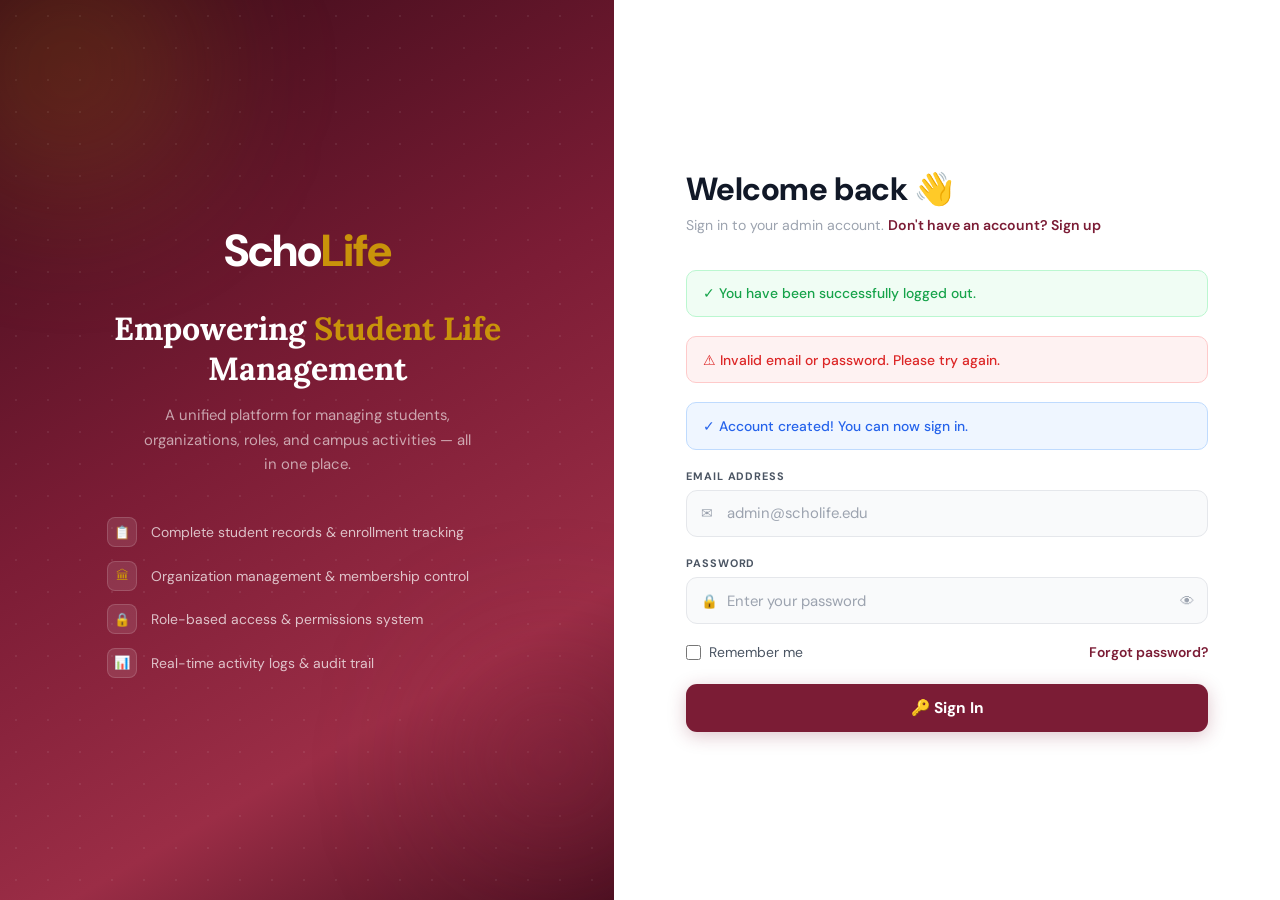
==== src/main/resources/templates/auth/login.html @ 3f9278ad "Brief description of what you changed" ====
<!DOCTYPE html>
<html lang="en" xmlns:th="http://www.thymeleaf.org">
<head>
    <meta charset="UTF-8">
    <meta name="viewport" content="width=device-width, initial-scale=1.0">
    <title>SchoLife — Sign In</title>
    <link rel="preconnect" href="https://fonts.googleapis.com">
    <link href="https://fonts.googleapis.com/css2?family=DM+Sans:opsz,wght@9..40,300;9..40,400;9..40,500;9..40,600;9..40,700;9..40,800&family=Lora:wght@600;700&display=swap" rel="stylesheet">
    <style>
        :root {
            --crimson: #7B1C35; --crimson-dark: #5C1427; --crimson-light: #9B2D46;
            --gold: #C9930A; --gold-light: #fef3d0;
            --bg: #F0F2F1; --white: #fff;
            --text-dark: #111827; --text-mid: #4B5563; --text-light: #9CA3AF;
            --border: #E5E7EB; --green: #16a34a; --red: #dc2626;
        }
        *, *::before, *::after { box-sizing: border-box; margin: 0; padding: 0; }
        html, body { height: 100%; font-family: 'DM Sans', sans-serif; -webkit-font-smoothing: antialiased; }
        body { display: flex; }

        /* ── LEFT PANEL ── */
        .left {
            width: 48%;
            background: linear-gradient(150deg, #3a0b18 0%, #7B1C35 45%, #9B2D46 75%, #4a0f20 100%);
            display: flex; flex-direction: column;
            align-items: center; justify-content: center;
            padding: 3.5rem 3rem;
            position: relative; overflow: hidden;
        }
        .left::before {
            content: ''; position: absolute; inset: 0;
            background-image: radial-gradient(circle, rgba(255,255,255,0.07) 1px, transparent 1px);
            background-size: 32px 32px; pointer-events: none;
        }
        .orb { position: absolute; border-radius: 50%; filter: blur(70px); pointer-events: none; }
        .orb-1 { width: 260px; height: 260px; background: rgba(201,147,10,0.18); top: -60px; left: -60px; }
        .orb-2 { width: 200px; height: 200px; background: rgba(155,45,70,0.3); bottom: 40px; right: -40px; }
        .left-content { position: relative; z-index: 1; width: 100%; max-width: 400px; text-align: center; }
        .brand { font-size: 2.8rem; font-weight: 800; color: white; letter-spacing: -1px; margin-bottom: 1.8rem; }
        .brand span { color: var(--gold); }
        .headline { font-family: 'Lora', serif; font-size: 2rem; font-weight: 700; color: white; line-height: 1.25; margin-bottom: 0.9rem; }
        .headline em { color: var(--gold); font-style: normal; }
        .tagline { color: rgba(255,255,255,0.6); font-size: 0.93rem; line-height: 1.65; margin-bottom: 2.5rem; max-width: 340px; margin-left: auto; margin-right: auto; }
        .features { display: flex; flex-direction: column; gap: 0.85rem; text-align: left; }
        .feature-item { display: flex; align-items: center; gap: 0.85rem; color: rgba(255,255,255,0.72); font-size: 0.87rem; }
        .feat-icon {
            width: 30px; height: 30px;
            background: rgba(255,255,255,0.1); border: 1px solid rgba(255,255,255,0.15);
            border-radius: 8px; display: flex; align-items: center; justify-content: center;
            font-size: 0.82rem; flex-shrink: 0; color: var(--gold);
        }

        /* ── RIGHT PANEL ── */
        .right { flex: 1; background: white; display: flex; flex-direction: column; justify-content: center; padding: 3rem 4.5rem; overflow-y: auto; }
        .form-header { margin-bottom: 2.2rem; }
        .form-header h1 { font-size: 2rem; font-weight: 800; color: var(--text-dark); letter-spacing: -0.4px; margin-bottom: 0.4rem; }
        .form-header p { font-size: 0.88rem; color: var(--text-light); }
        .form-header a { color: var(--crimson); font-weight: 600; text-decoration: none; }
        .form-header a:hover { text-decoration: underline; }

        /* ── ALERTS ── */
        .alert-error {
            background: #fef2f2; border: 1.5px solid #fecaca;
            border-radius: 10px; padding: 0.85rem 1rem;
            margin-bottom: 1.2rem; color: #dc2626;
            font-size: 0.87rem; font-weight: 500;
            display: flex; align-items: center; gap: 0.5rem;
        }
        .alert-success {
            background: #f0fdf4; border: 1.5px solid #bbf7d0;
            border-radius: 10px; padding: 0.85rem 1rem;
            margin-bottom: 1.2rem; color: #16a34a;
            font-size: 0.87rem; font-weight: 500;
            display: flex; align-items: center; gap: 0.5rem;
        }
        .alert-registered {
            background: #eff6ff; border: 1.5px solid #bfdbfe;
            border-radius: 10px; padding: 0.85rem 1rem;
            margin-bottom: 1.2rem; color: #2563eb;
            font-size: 0.87rem; font-weight: 500;
            display: flex; align-items: center; gap: 0.5rem;
        }

        /* ── FORM ── */
        .form-group { margin-bottom: 1.2rem; }
        .form-label { display: block; font-size: 0.68rem; font-weight: 700; letter-spacing: 0.08em; text-transform: uppercase; color: var(--text-mid); margin-bottom: 0.45rem; }
        .input-wrap { position: relative; }
        .input-icon { position: absolute; left: 0.9rem; top: 50%; transform: translateY(-50%); color: var(--text-light); font-size: 0.85rem; pointer-events: none; }
        .form-input {
            width: 100%; padding: 0.78rem 1rem 0.78rem 2.5rem;
            border: 1.5px solid var(--border); border-radius: 11px;
            font-size: 0.93rem; font-family: inherit;
            background: #F9FAFB; color: var(--text-dark);
            outline: none; transition: border-color 0.18s, box-shadow 0.18s, background 0.18s;
        }
        .form-input:focus { border-color: var(--crimson); box-shadow: 0 0 0 3.5px rgba(123,28,53,0.1); background: white; }
        .form-input::placeholder { color: var(--text-light); }
        .input-eye { position: absolute; right: 0.9rem; top: 50%; transform: translateY(-50%); color: var(--text-light); cursor: pointer; font-size: 0.9rem; background: none; border: none; padding: 0; }
        .form-extras { display: flex; justify-content: space-between; align-items: center; margin-bottom: 1.4rem; }
        .remember { display: flex; align-items: center; gap: 0.5rem; font-size: 0.87rem; color: var(--text-mid); cursor: pointer; user-select: none; }
        .remember input[type=checkbox] { accent-color: var(--crimson); width: 15px; height: 15px; cursor: pointer; }
        .forgot { font-size: 0.87rem; color: var(--crimson); font-weight: 600; text-decoration: none; }
        .forgot:hover { text-decoration: underline; }
        .btn-signin {
            width: 100%; padding: 0.88rem;
            background: var(--crimson); color: white;
            border: none; border-radius: 11px;
            font-size: 0.97rem; font-weight: 700; font-family: inherit;
            cursor: pointer; transition: background 0.18s, transform 0.1s, box-shadow 0.18s;
            box-shadow: 0 4px 18px rgba(123,28,53,0.25);
            display: flex; align-items: center; justify-content: center; gap: 0.5rem;
        }
        .btn-signin:hover { background: var(--crimson-dark); box-shadow: 0 6px 24px rgba(123,28,53,0.35); }
        .btn-signin:active { transform: scale(0.99); }


        /* ── ANIMATIONS ── */
        @keyframes fadeIn { from { opacity:0; transform: translateY(8px); } to { opacity:1; transform: none; } }
        .form-animate { animation: fadeIn 0.4s ease both; }
        .d1 { animation-delay: 0.05s; } .d2 { animation-delay: 0.1s; }
        .d3 { animation-delay: 0.15s; } .d4 { animation-delay: 0.2s; }
    </style>
</head>
<body>

<!-- ── LEFT ── -->
<div class="left">
    <div class="orb orb-1"></div>
    <div class="orb orb-2"></div>
    <div class="left-content">
        <div class="brand">Scho<span>Life</span></div>
        <div class="headline">Empowering <em>Student Life</em> Management</div>
        <p class="tagline">A unified platform for managing students, organizations, roles, and campus activities — all in one place.</p>
        <div class="features">
            <div class="feature-item">
                <div class="feat-icon">&#128203;</div>
                Complete student records &amp; enrollment tracking
            </div>
            <div class="feature-item">
                <div class="feat-icon">&#127963;</div>
                Organization management &amp; membership control
            </div>
            <div class="feature-item">
                <div class="feat-icon">&#128274;</div>
                Role-based access &amp; permissions system
            </div>
            <div class="feature-item">
                <div class="feat-icon">&#128202;</div>
                Real-time activity logs &amp; audit trail
            </div>
        </div>
    </div>
</div>

<!-- ── RIGHT ── -->
<div class="right">
    <div class="form-animate">

        <div class="form-header">
            <h1>Welcome back &#128075;</h1>
            <p>Sign in to your admin account. <a th:href="@{/auth/register}">Don't have an account? Sign up</a></p>
        </div>

        <!-- LOGOUT SUCCESS -->
        <div class="alert-success" th:if="${param.logout}">
            &#10003; You have been successfully logged out.
        </div>

        <!-- LOGIN ERROR -->
        <div class="alert-error" th:if="${param.error}">
            &#9888; Invalid email or password. Please try again.
        </div>

        <!-- REGISTERED SUCCESS -->
        <div class="alert-registered" th:if="${param.registered}">
            &#10003; Account created! You can now sign in.
        </div>

        <!-- LOGIN FORM -->
        <form th:action="@{/auth/login}" method="post">
            <input type="hidden" th:name="${_csrf.parameterName}" th:value="${_csrf.token}"/>

            <div class="form-group form-animate d1">
                <label class="form-label">Email Address</label>
                <div class="input-wrap">
                    <span class="input-icon">&#9993;</span>
                    <input class="form-input" type="email" id="emailField"
                           name="username" placeholder="admin@scholife.edu"
                           autocomplete="email">
                </div>
            </div>

            <div class="form-group form-animate d2">
                <label class="form-label">Password</label>
                <div class="input-wrap">
                    <span class="input-icon">&#128274;</span>
                    <input class="form-input" type="password" id="pwField"
                           name="password" placeholder="Enter your password"
                           autocomplete="current-password">
                    <button type="button" class="input-eye" onclick="togglePw()">&#128065;</button>
                </div>
            </div>

            <div class="form-extras form-animate d3">
                <label class="remember">
                    <input type="checkbox" name="remember-me"> Remember me
                </label>
                <a class="forgot" href="#">Forgot password?</a>
            </div>

            <button type="submit" class="btn-signin form-animate d4">
                &#128273; Sign In
            </button>
        </form>



    </div>
</div>

<script>
    function togglePw() {
        const f = document.getElementById('pwField');
        f.type = f.type === 'password' ? 'text' : 'password';
    }
    function fillDemo() {
        document.getElementById('emailField').value = 'admin@scholife.edu';
        document.getElementById('pwField').value = 'Admin@1234';
    }
</script>
</body>
</html>
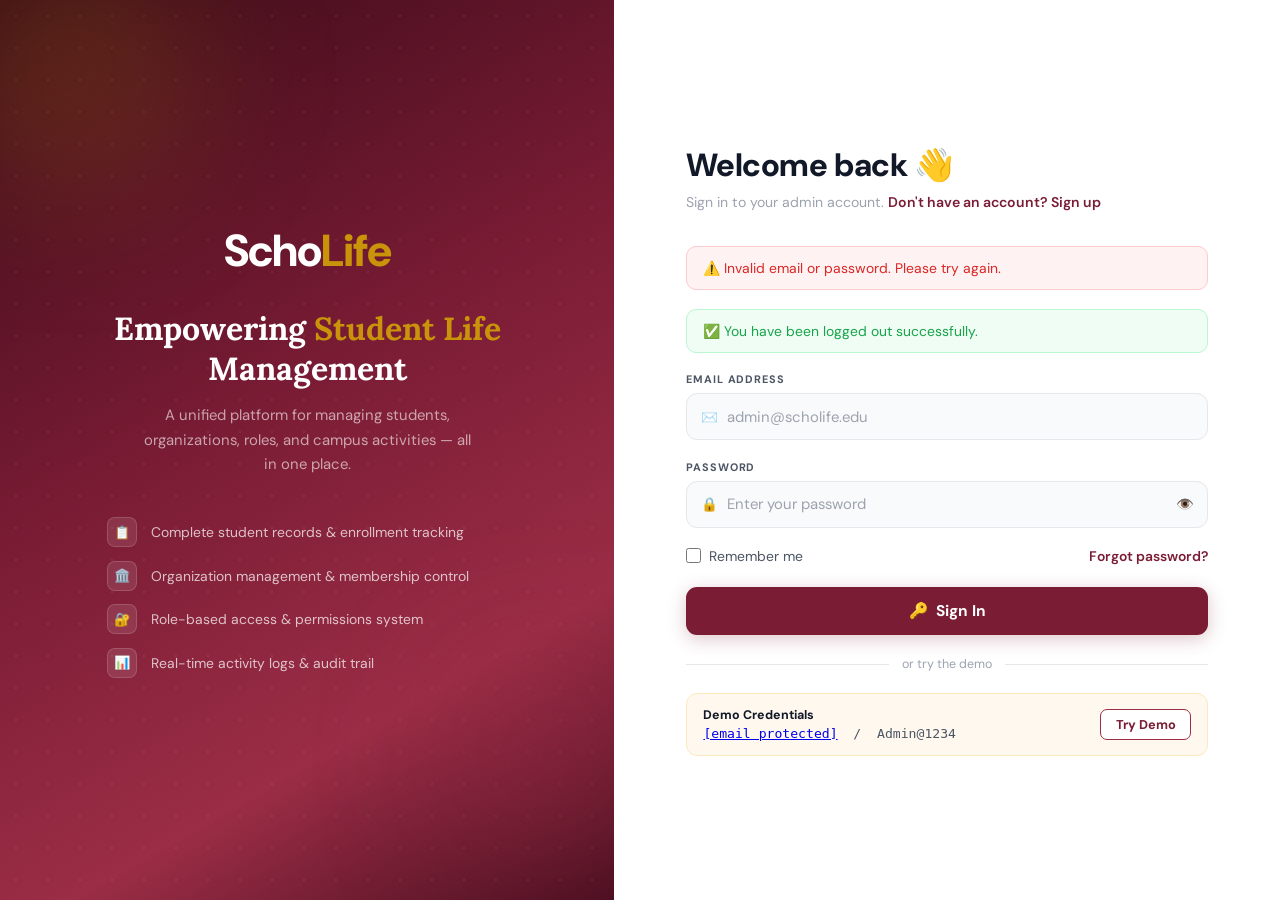
==== commit cc529739: "function" ====
--- a/src/main/resources/templates/auth/login.html
+++ b/src/main/resources/templates/auth/login.html
@@ -18,7 +18,6 @@
         html, body { height: 100%; font-family: 'DM Sans', sans-serif; -webkit-font-smoothing: antialiased; }
         body { display: flex; }
 
-        /* ── LEFT PANEL ── */
         .left {
             width: 48%;
             background: linear-gradient(150deg, #3a0b18 0%, #7B1C35 45%, #9B2D46 75%, #4a0f20 100%);
@@ -43,78 +42,42 @@
         .tagline { color: rgba(255,255,255,0.6); font-size: 0.93rem; line-height: 1.65; margin-bottom: 2.5rem; max-width: 340px; margin-left: auto; margin-right: auto; }
         .features { display: flex; flex-direction: column; gap: 0.85rem; text-align: left; }
         .feature-item { display: flex; align-items: center; gap: 0.85rem; color: rgba(255,255,255,0.72); font-size: 0.87rem; }
-        .feat-icon {
-            width: 30px; height: 30px;
-            background: rgba(255,255,255,0.1); border: 1px solid rgba(255,255,255,0.15);
-            border-radius: 8px; display: flex; align-items: center; justify-content: center;
-            font-size: 0.82rem; flex-shrink: 0; color: var(--gold);
-        }
+        .feat-icon { width: 30px; height: 30px; background: rgba(255,255,255,0.1); border: 1px solid rgba(255,255,255,0.15); border-radius: 8px; display: flex; align-items: center; justify-content: center; font-size: 0.82rem; flex-shrink: 0; color: var(--gold); }
 
-        /* ── RIGHT PANEL ── */
         .right { flex: 1; background: white; display: flex; flex-direction: column; justify-content: center; padding: 3rem 4.5rem; overflow-y: auto; }
         .form-header { margin-bottom: 2.2rem; }
         .form-header h1 { font-size: 2rem; font-weight: 800; color: var(--text-dark); letter-spacing: -0.4px; margin-bottom: 0.4rem; }
         .form-header p { font-size: 0.88rem; color: var(--text-light); }
         .form-header a { color: var(--crimson); font-weight: 600; text-decoration: none; }
-        .form-header a:hover { text-decoration: underline; }
 
-        /* ── ALERTS ── */
-        .alert-error {
-            background: #fef2f2; border: 1.5px solid #fecaca;
-            border-radius: 10px; padding: 0.85rem 1rem;
-            margin-bottom: 1.2rem; color: #dc2626;
-            font-size: 0.87rem; font-weight: 500;
-            display: flex; align-items: center; gap: 0.5rem;
-        }
-        .alert-success {
-            background: #f0fdf4; border: 1.5px solid #bbf7d0;
-            border-radius: 10px; padding: 0.85rem 1rem;
-            margin-bottom: 1.2rem; color: #16a34a;
-            font-size: 0.87rem; font-weight: 500;
-            display: flex; align-items: center; gap: 0.5rem;
-        }
-        .alert-registered {
-            background: #eff6ff; border: 1.5px solid #bfdbfe;
-            border-radius: 10px; padding: 0.85rem 1rem;
-            margin-bottom: 1.2rem; color: #2563eb;
-            font-size: 0.87rem; font-weight: 500;
-            display: flex; align-items: center; gap: 0.5rem;
-        }
+        .alert-error { background: #fef2f2; border: 1.5px solid #fecaca; border-radius: 10px; padding: 0.75rem 1rem; margin-bottom: 1.2rem; color: #dc2626; font-size: 0.87rem; display: flex; align-items: center; gap: 0.5rem; }
+        .alert-success { background: #f0fdf4; border: 1.5px solid #bbf7d0; border-radius: 10px; padding: 0.75rem 1rem; margin-bottom: 1.2rem; color: #16a34a; font-size: 0.87rem; display: flex; align-items: center; gap: 0.5rem; }
 
-        /* ── FORM ── */
         .form-group { margin-bottom: 1.2rem; }
         .form-label { display: block; font-size: 0.68rem; font-weight: 700; letter-spacing: 0.08em; text-transform: uppercase; color: var(--text-mid); margin-bottom: 0.45rem; }
         .input-wrap { position: relative; }
         .input-icon { position: absolute; left: 0.9rem; top: 50%; transform: translateY(-50%); color: var(--text-light); font-size: 0.85rem; pointer-events: none; }
-        .form-input {
-            width: 100%; padding: 0.78rem 1rem 0.78rem 2.5rem;
-            border: 1.5px solid var(--border); border-radius: 11px;
-            font-size: 0.93rem; font-family: inherit;
-            background: #F9FAFB; color: var(--text-dark);
-            outline: none; transition: border-color 0.18s, box-shadow 0.18s, background 0.18s;
-        }
+        .form-input { width: 100%; padding: 0.78rem 1rem 0.78rem 2.5rem; border: 1.5px solid var(--border); border-radius: 11px; font-size: 0.93rem; font-family: inherit; background: #F9FAFB; color: var(--text-dark); outline: none; transition: border-color 0.18s, box-shadow 0.18s, background 0.18s; }
         .form-input:focus { border-color: var(--crimson); box-shadow: 0 0 0 3.5px rgba(123,28,53,0.1); background: white; }
         .form-input::placeholder { color: var(--text-light); }
-        .input-eye { position: absolute; right: 0.9rem; top: 50%; transform: translateY(-50%); color: var(--text-light); cursor: pointer; font-size: 0.9rem; background: none; border: none; padding: 0; }
+        .input-eye { position: absolute; right: 0.9rem; top: 50%; transform: translateY(-50%); color: var(--text-light); cursor: pointer; font-size: 0.9rem; }
         .form-extras { display: flex; justify-content: space-between; align-items: center; margin-bottom: 1.4rem; }
         .remember { display: flex; align-items: center; gap: 0.5rem; font-size: 0.87rem; color: var(--text-mid); cursor: pointer; user-select: none; }
         .remember input[type=checkbox] { accent-color: var(--crimson); width: 15px; height: 15px; cursor: pointer; }
         .forgot { font-size: 0.87rem; color: var(--crimson); font-weight: 600; text-decoration: none; }
         .forgot:hover { text-decoration: underline; }
-        .btn-signin {
-            width: 100%; padding: 0.88rem;
-            background: var(--crimson); color: white;
-            border: none; border-radius: 11px;
-            font-size: 0.97rem; font-weight: 700; font-family: inherit;
-            cursor: pointer; transition: background 0.18s, transform 0.1s, box-shadow 0.18s;
-            box-shadow: 0 4px 18px rgba(123,28,53,0.25);
-            display: flex; align-items: center; justify-content: center; gap: 0.5rem;
-        }
+        .btn-signin { width: 100%; padding: 0.88rem; background: var(--crimson); color: white; border: none; border-radius: 11px; font-size: 0.97rem; font-weight: 700; font-family: inherit; cursor: pointer; transition: background 0.18s, transform 0.1s, box-shadow 0.18s; box-shadow: 0 4px 18px rgba(123,28,53,0.25); display: flex; align-items: center; justify-content: center; gap: 0.5rem; }
         .btn-signin:hover { background: var(--crimson-dark); box-shadow: 0 6px 24px rgba(123,28,53,0.35); }
         .btn-signin:active { transform: scale(0.99); }
-
-
-        /* ── ANIMATIONS ── */
+        .divider { display: flex; align-items: center; gap: 0.8rem; margin: 1.3rem 0; }
+        .divider::before, .divider::after { content: ''; flex: 1; height: 1px; background: var(--border); }
+        .divider span { font-size: 0.78rem; color: var(--text-light); white-space: nowrap; }
+        .demo-box { display: flex; align-items: center; justify-content: space-between; background: #FFF8EE; border: 1.5px solid #FDE8BF; border-radius: 11px; padding: 0.8rem 1rem; }
+        .demo-creds { font-size: 0.83rem; }
+        .demo-creds strong { color: var(--text-dark); display: block; font-size: 0.78rem; margin-bottom: 2px; }
+        .demo-creds code { font-family: monospace; font-size: 0.82rem; color: var(--text-mid); }
+        .btn-demo { padding: 0.38rem 0.9rem; background: white; color: var(--crimson); border: 1.5px solid var(--crimson-light); border-radius: 7px; font-size: 0.8rem; font-weight: 700; font-family: inherit; cursor: pointer; transition: all 0.15s; }
+        .btn-demo:hover { background: var(--crimson); color: white; }
         @keyframes fadeIn { from { opacity:0; transform: translateY(8px); } to { opacity:1; transform: none; } }
         .form-animate { animation: fadeIn 0.4s ease both; }
         .d1 { animation-delay: 0.05s; } .d2 { animation-delay: 0.1s; }
@@ -123,7 +86,7 @@
 </head>
 <body>
 
-<!-- ── LEFT ── -->
+<!-- LEFT -->
 <div class="left">
     <div class="orb orb-1"></div>
     <div class="orb orb-2"></div>
@@ -132,72 +95,56 @@
         <div class="headline">Empowering <em>Student Life</em> Management</div>
         <p class="tagline">A unified platform for managing students, organizations, roles, and campus activities — all in one place.</p>
         <div class="features">
-            <div class="feature-item">
-                <div class="feat-icon">&#128203;</div>
-                Complete student records &amp; enrollment tracking
-            </div>
-            <div class="feature-item">
-                <div class="feat-icon">&#127963;</div>
-                Organization management &amp; membership control
-            </div>
-            <div class="feature-item">
-                <div class="feat-icon">&#128274;</div>
-                Role-based access &amp; permissions system
-            </div>
-            <div class="feature-item">
-                <div class="feat-icon">&#128202;</div>
-                Real-time activity logs &amp; audit trail
-            </div>
+            <div class="feature-item"><div class="feat-icon">📋</div> Complete student records &amp; enrollment tracking</div>
+            <div class="feature-item"><div class="feat-icon">🏛️</div> Organization management &amp; membership control</div>
+            <div class="feature-item"><div class="feat-icon">🔐</div> Role-based access &amp; permissions system</div>
+            <div class="feature-item"><div class="feat-icon">📊</div> Real-time activity logs &amp; audit trail</div>
         </div>
     </div>
 </div>
 
-<!-- ── RIGHT ── -->
+<!-- RIGHT -->
 <div class="right">
     <div class="form-animate">
-
         <div class="form-header">
-            <h1>Welcome back &#128075;</h1>
+            <h1>Welcome back 👋</h1>
             <p>Sign in to your admin account. <a th:href="@{/auth/register}">Don't have an account? Sign up</a></p>
         </div>
 
-        <!-- LOGOUT SUCCESS -->
-        <div class="alert-success" th:if="${param.logout}">
-            &#10003; You have been successfully logged out.
+        <!-- ERROR: wrong credentials -->
+        <div class="alert-error" th:if="${param.error}">
+            ⚠️ Invalid email or password. Please try again.
         </div>
 
-        <!-- LOGIN ERROR -->
-        <div class="alert-error" th:if="${param.error}">
-            &#9888; Invalid email or password. Please try again.
+        <!-- SUCCESS: logged out -->
+        <div class="alert-success" th:if="${param.logout}">
+            ✅ You have been logged out successfully.
         </div>
 
-        <!-- REGISTERED SUCCESS -->
-        <div class="alert-registered" th:if="${param.registered}">
-            &#10003; Account created! You can now sign in.
-        </div>
+        <!-- FORM: th:action sends to Spring Security, not JS redirect -->
+        <form th:action="@{/auth/login}" method="post">
 
-        <!-- LOGIN FORM -->
-        <form th:action="@{/auth/login}" method="post">
+            <!-- CSRF token (Spring Security requires this) -->
             <input type="hidden" th:name="${_csrf.parameterName}" th:value="${_csrf.token}"/>
 
             <div class="form-group form-animate d1">
                 <label class="form-label">Email Address</label>
                 <div class="input-wrap">
-                    <span class="input-icon">&#9993;</span>
+                    <span class="input-icon">✉️</span>
                     <input class="form-input" type="email" id="emailField"
-                           name="username" placeholder="admin@scholife.edu"
-                           autocomplete="email">
+                           name="username"
+                           placeholder="admin@scholife.edu">
                 </div>
             </div>
 
             <div class="form-group form-animate d2">
                 <label class="form-label">Password</label>
                 <div class="input-wrap">
-                    <span class="input-icon">&#128274;</span>
+                    <span class="input-icon">🔒</span>
                     <input class="form-input" type="password" id="pwField"
-                           name="password" placeholder="Enter your password"
-                           autocomplete="current-password">
-                    <button type="button" class="input-eye" onclick="togglePw()">&#128065;</button>
+                           name="password"
+                           placeholder="Enter your password">
+                    <span class="input-eye" onclick="togglePw()">👁️</span>
                 </div>
             </div>
 
@@ -209,24 +156,24 @@
             </div>
 
             <button type="submit" class="btn-signin form-animate d4">
-                &#128273; Sign In
+                <span>🔑</span> Sign In
             </button>
+
         </form>
 
+        <div class="divider form-animate d4"><span>or try the demo</span></div>
 
-
+        <div class="demo-box form-animate d4">
+            <div class="demo-creds">
+                <strong>Demo Credentials</strong>
+                <code><a href="/cdn-cgi/l/email-protection" class="__cf_email__" data-cfemail="8feeebe2e6e1cffcece7e0e3e6e9eaa1eaebfa">[email&#160;protected]</a> &nbsp;/&nbsp; Admin@1234</code>
+            </div>
+            <button class="btn-demo" onclick="fillDemo()">Try Demo</button>
+        </div>
     </div>
 </div>
 
-<script>
+<script data-cfasync="false" src="/cdn-cgi/scripts/5c5dd728/cloudflare-static/email-decode.min.js"></script><script>
     function togglePw() {
         const f = document.getElementById('pwField');
-        f.type = f.type === 'password' ? 'text' : 'password';
-    }
-    function fillDemo() {
-        document.getElementById('emailField').value = 'admin@scholife.edu';
-        document.getElementById('pwField').value = 'Admin@1234';
-    }
-</script>
-</body>
-</html>+        f.type = f.type === 'password' ? 'tex
